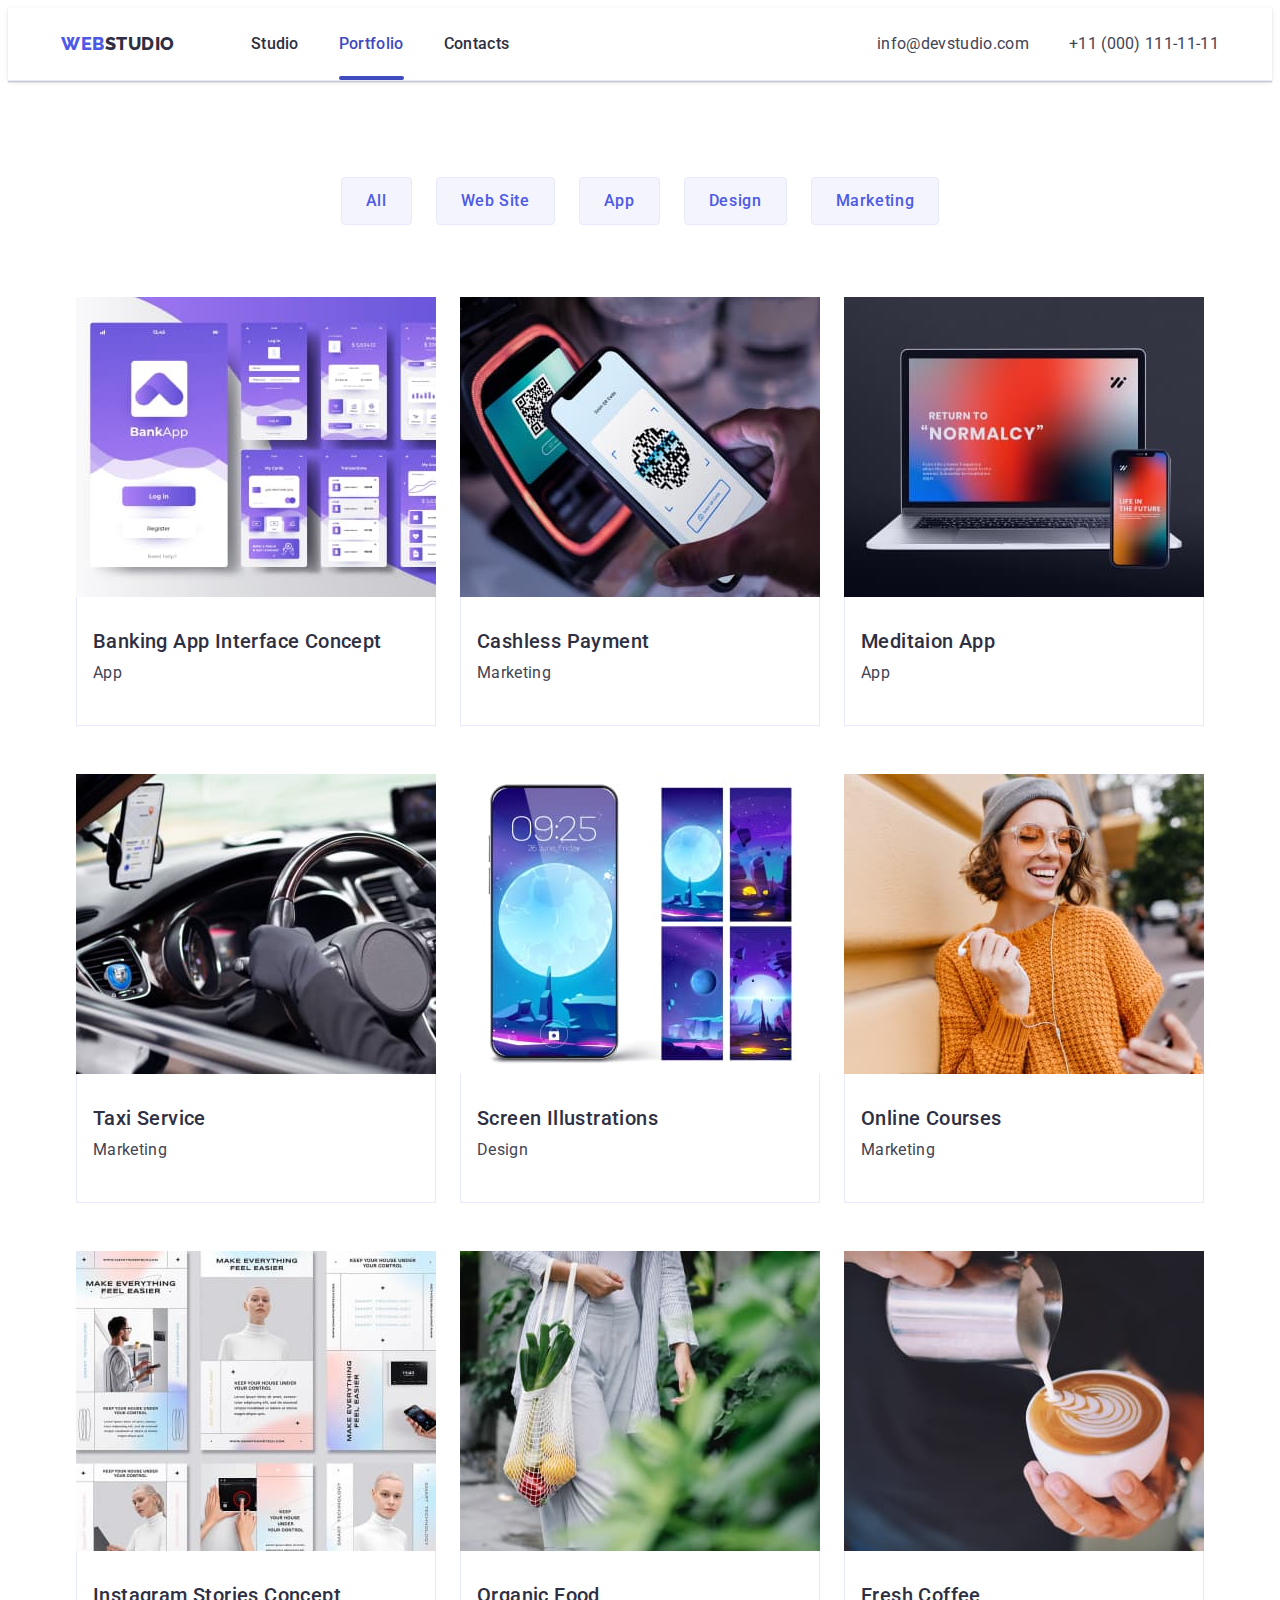
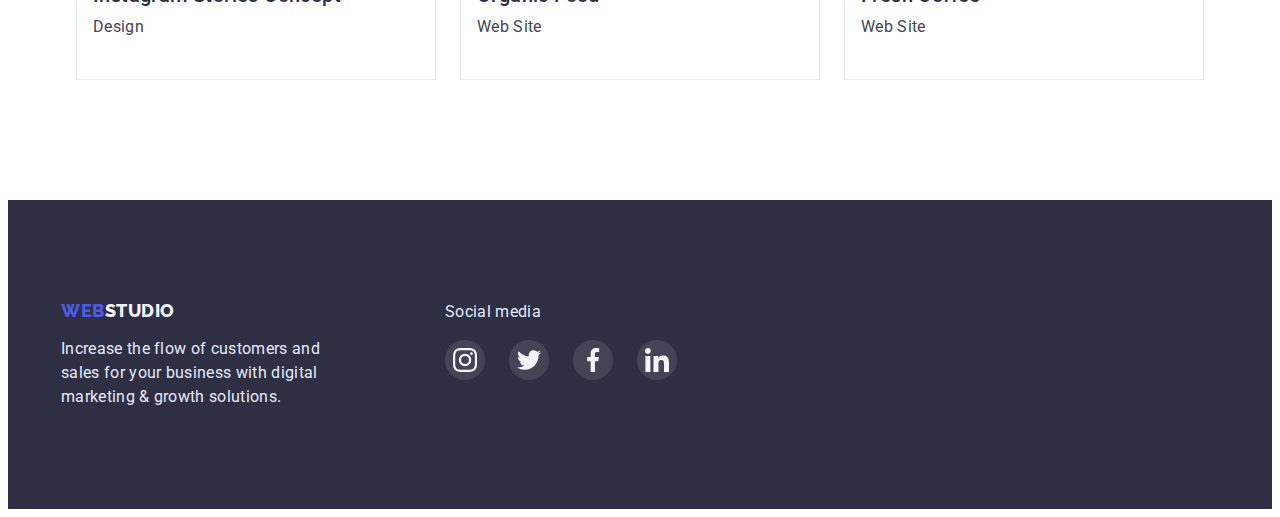
==== portfolio.html @ cbc93fad "Initial commit" ====
<!DOCTYPE html>
<html lang="en">
  <head>
    <meta charset="UTF-8" />
    <meta http-equiv="X-UA-Compatible" content="IE=edge" />
    <meta name="viewport" content="width=device-width, initial-scale=1.0" />
    <title>Portfolio</title>
    <link rel="preconnect" href="https://fonts.googleapis.com" />
    <link rel="preconnect" href="https://fonts.gstatic.com" crossorigin />
    <link
      href="https://fonts.googleapis.com/css2?family=Raleway:wght@800&family=Roboto:wght@400;500;700;900&display=swap"
      rel="stylesheet"
    />
    <link
      rel="stylesheet"
      href="https://cdnjs.cloudflare.com/ajax/libs/modern-normalize/1.1.0/modern-normalize.min.css"
      integrity="sha512-wpPYUAdjBVSE4KJnH1VR1HeZfpl1ub8YT/NKx4PuQ5NmX2tKuGu6U/JRp5y+Y8XG2tV+wKQpNHVUX03MfMFn9Q=="
      crossorigin="anonymous"
      referrerpolicy="no-referrer"
    />
    <link rel="stylesheet" href="./css/styles.css" />
  </head>
  <body>
    <!--HEADER-->
    <header class="page-header">
      <div class="container header-container">
        <nav class="page-nav">
          <a class="logo logo-header" href="./index.html"
            >Web<span class="studio-header">Studio</span></a
          >
          <ul class="list flex-list">
            <li class="menu-item">
              <a class="menu-link link" href="./index.html">Studio</a>
            </li>
            <li class="menu-item">
              <a class="menu-link link nav-line" href="./portfolio.html"
                >Portfolio</a
              >
            </li>
            <li class="menu-item">
              <a class="menu-link link" href="">Contacts</a>
            </li>
          </ul>
        </nav>
        <address class="address">
          <ul class="list flex-list">
            <li class="address-list">
              <a class="mail link" href="mailto:info@devstudio.com"
                >info@devstudio.com</a
              >
            </li>
            <li class="address-list">
              <a class="phone-number link" href="tel:+110001111111"
                >+11 (000) 111-11-11</a
              >
            </li>
          </ul>
        </address>
      </div>
    </header>
    <!--/HEADER-->
    <!--MAIN-->
    <!--BUTTONS-->
    <main>
      <section class="portfolio-section">
        <div class="container">
          <h1 hidden>Our products</h1>
          <ul class="list flex-list buttons-container">
            <li class="list-button">
              <button class="btn-filter" type="button">All</button>
            </li>
            <li class="list-button">
              <button class="btn-filter" type="button">Web Site</button>
            </li>
            <li class="list-button">
              <button class="btn-filter" type="button">App</button>
            </li>
            <li class="list-button">
              <button class="btn-filter" type="button">Design</button>
            </li>
            <li class="list-button">
              <button class="btn-filter" type="button">Marketing</button>
            </li>
          </ul>
          <!--CARDS-->
          <ul class="list flex-list filter">
            <li class="card-list">
              <a class="card-shadow application-frame-card" href="">
                <div class="application-frame">
                  <img
                    src="./images/portfolio/img1.jpg"
                    alt="banking application"
                    width="360"
                    height="300"
                  />
                  <p class="application">
                    14 Stylish and User-Friendly App Design Concepts · Task
                    Manager App · Calorie Tracker App · Exotic Fruit Ecommerce
                    App · Cloud Storage App
                  </p>
                </div>
                <div class="card-frame">
                  <h2 class="third-title">Banking App Interface Concept</h2>
                  <p class="section-description">App</p>
                </div>
              </a>
            </li>
            <li class="card-list">
              <a class="card-shadow application-frame-card" href="">
                <div class="application-frame">
                  <img
                    src="./images/portfolio/img2.jpg"
                    alt="scan QR-code"
                    width="360"
                    height="300"
                  />
                  <p class="application">
                    14 Stylish and User-Friendly App Design Concepts · Task
                    Manager App · Calorie Tracker App · Exotic Fruit Ecommerce
                    App · Cloud Storage App
                  </p>
                </div>
                <div class="card-frame">
                  <h2 class="third-title">Cashless Payment</h2>
                  <p class="section-description">Marketing</p>
                </div>
              </a>
            </li>
            <li class="card-list">
              <a class="card-shadow application-frame-card" href="">
                <div class="application-frame">
                  <img
                    src="./images/portfolio/img3.jpg"
                    alt="picture on laptop"
                    width="360"
                    height="300"
                  />
                  <p class="application">
                    14 Stylish and User-Friendly App Design Concepts · Task
                    Manager App · Calorie Tracker App · Exotic Fruit Ecommerce
                    App · Cloud Storage App
                  </p>
                </div>
                <div class="card-frame">
                  <h2 class="third-title">Meditaion App</h2>
                  <p class="section-description">App</p>
                </div>
              </a>
            </li>
            <li class="card-list">
              <a class="card-shadow application-frame-card" href="">
                <div class="application-frame">
                  <img
                    src="./images/portfolio/img4.jpg"
                    alt="driving"
                    width="360"
                    height="300"
                  />
                  <p class="application">
                    14 Stylish and User-Friendly App Design Concepts · Task
                    Manager App · Calorie Tracker App · Exotic Fruit Ecommerce
                    App · Cloud Storage App
                  </p>
                </div>
                <div class="card-frame">
                  <h2 class="third-title">Taxi Service</h2>
                  <p class="section-description">Marketing</p>
                </div>
              </a>
            </li>
            <li class="card-list">
              <a class="card-shadow application-frame-card" href="">
                <div class="application-frame">
                  <img
                    src="./images/portfolio/img5.jpg"
                    alt="theme on phone"
                    width="360"
                    height="300"
                  />
                  <p class="application">
                    14 Stylish and User-Friendly App Design Concepts · Task
                    Manager App · Calorie Tracker App · Exotic Fruit Ecommerce
                    App · Cloud Storage App
                  </p>
                </div>
                <div class="card-frame">
                  <h2 class="third-title">Screen Illustrations</h2>
                  <p class="section-description">Design</p>
                </div>
              </a>
            </li>
            <li class="card-list">
              <a class="card-shadow application-frame-card" href="">
                <div class="application-frame">
                  <img
                    src="./images/portfolio/img6.jpg"
                    alt="girl laughing"
                    width="360"
                    height="300"
                  />
                  <p class="application">
                    14 Stylish and User-Friendly App Design Concepts · Task
                    Manager App · Calorie Tracker App · Exotic Fruit Ecommerce
                    App · Cloud Storage App
                  </p>
                </div>
                <div class="card-frame">
                  <h2 class="third-title">Online Courses</h2>
                  <p class="section-description">Marketing</p>
                </div>
              </a>
            </li>
            <li class="card-list">
              <a class="card-shadow application-frame-card" href="">
                <div class="application-frame">
                  <img
                    src="./images/portfolio/img7.jpg"
                    alt="market of things"
                    width="360"
                    height="300"
                  />
                  <p class="application">
                    14 Stylish and User-Friendly App Design Concepts · Task
                    Manager App · Calorie Tracker App · Exotic Fruit Ecommerce
                    App · Cloud Storage App
                  </p>
                </div>
                <div class="card-frame">
                  <h2 class="third-title">Instagram Stories Concept</h2>
                  <p class="section-description">Design</p>
                </div>
              </a>
            </li>
            <li class="card-list">
              <a class="card-shadow application-frame-card" href="">
                <div class="application-frame">
                  <img
                    src="./images/portfolio/img8.jpg"
                    alt="plant bag"
                    width="360"
                    height="300"
                  />
                  <p class="application">
                    14 Stylish and User-Friendly App Design Concepts · Task
                    Manager App · Calorie Tracker App · Exotic Fruit Ecommerce
                    App · Cloud Storage App
                  </p>
                </div>
                <div class="card-frame">
                  <h2 class="third-title">Organic Food</h2>
                  <p class="section-description">Web Site</p>
                </div>
              </a>
            </li>
            <li class="card-list">
              <a class="card-shadow application-frame-card" href="">
                <div class="application-frame">
                  <img
                    src="./images/portfolio/img9.jpg"
                    alt="coffee with milk"
                    width="360"
                    height="300"
                  />
                  <p class="application">
                    14 Stylish and User-Friendly App Design Concepts · Task
                    Manager App · Calorie Tracker App · Exotic Fruit Ecommerce
                    App · Cloud Storage App
                  </p>
                </div>
                <div class="card-frame">
                  <h2 class="third-title">Fresh Coffee</h2>
                  <p class="section-description">Web Site</p>
                </div>
              </a>
            </li>
          </ul>
        </div>
      </section>
    </main>
    <!--FOOTER-->
    <footer class="footer">
      <div class="container footer-social-container">
        <div class="footer-container">
          <a class="logo logo-footer" href="./index.html"
            >Web<span class="studio-footer">Studio</span></a
          >
          <p class="section-description-footer">
            Increase the flow of customers and sales for your business with
            digital marketing & growth solutions.
          </p>
        </div>
        <div class="footer-social-container-second">
          <p class="footer-social-text">Social media</p>
          <ul class="footer-social-list list">
            <li class="footer-social-list-item">
              <a class="footer-social-list-link" href="">
                <svg class="footer-social-list-icon" width="24" height="24">
                  <use href="./images/icons.svg#icon-instagram"></use>
                </svg>
              </a>
            </li>
            <li class="footer-social-list-item">
              <a class="footer-social-list-link" href="">
                <svg class="footer-social-list-icon" width="24" height="24">
                  <use href="./images/icons.svg#icon-twitter"></use>
                </svg>
              </a>
            </li>
            <li class="footer-social-list-item">
              <a class="footer-social-list-link" href="">
                <svg class="footer-social-list-icon" width="24" height="24">
                  <use href="./images/icons.svg#icon-facebook"></use>
                </svg>
              </a>
            </li>
            <li class="footer-social-list-item">
              <a class="footer-social-list-link" href="">
                <svg class="footer-social-list-icon" width="24" height="24">
                  <use href="./images/icons.svg#icon-linkedin"></use>
                </svg>
              </a>
            </li>
          </ul>
        </div>
      </div>
    </footer>
  </body>
</html>
---- css/styles.css ----
:root {
  --primary-font: 'Roboto', sans-serif;
  --secondary-font: 'Raleway', sans-serif;
  --primary-text-color: #2e2f42;
  --secondary-text-color: #434455;
  --transition-propertys: 250ms cubic-bezier(0.4, 0, 0.2, 1);
}
h1,
h2,
h3,
p {
  margin: 0;
}
ul {
  margin: 0;
  padding-left: 0;
}
img {
  display: block;
}
button {
  cursor: pointer;
}
.list {
  list-style: none;
}
.link {
  text-decoration: none;
}
.logo {
  text-decoration: none;
}
body {
  font-family: var(--primary-font);
  color: var(--primary-text-color);
  background-color: #ffffff;
}

/*============COMPONENTS============*/
.container {
  width: 1158px;
  margin-left: auto;
  margin-right: auto;
  padding-left: 15px;
  padding-right: 15px;
}
.modal-btn {
  font-family: inherit;
  font-weight: 500;
  font-size: 16px;
  line-height: 1.5;
  letter-spacing: 0.04em;
  align-items: center;
  display: flex;

  color: #ffffff;
  background-color: #4d5ae5;
  box-shadow: 0px 4px 4px rgba(0, 0, 0, 0.15);
  border-radius: 4px;
  padding-top: 16px;
  padding-bottom: 16px;
  padding-left: 32px;
  padding-right: 32px;
  border: none;
  margin-left: auto;
  margin-right: auto;
  transition: background-color var(--transition-propertys);
}
.modal-btn:hover,
.modal-btn:focus {
  color: #ffffff;
  background-color: #404bbf;
}
.second-flex-list {
  display: flex;
  align-items: center;
}
.section-description {
  font-size: 16px;
  line-height: 1.5;
  letter-spacing: 0.02em;
  color: var(--secondary-text-color);
  margin-left: auto;
  margin-right: auto;
  margin-bottom: 8px;
}
.title-two {
  font-size: 36px;
  line-height: 1.11;
  text-align: center;
  letter-spacing: 0.02em;
  text-transform: capitalize;
  margin-bottom: 72px;
  color: var(--primary-text-color);
}
.third-title {
  font-weight: 500;
  font-size: 20px;
  line-height: 1.2;
  letter-spacing: 0.02em;
  margin-bottom: 8px;
  color: var(--primary-text-color);

  margin-left: auto;
  margin-right: auto;
}
.btn-filter {
  font-family: inherit;
  font-weight: 500;
  font-size: 16px;
  line-height: 1.5;
  display: flex;
  align-items: center;
  text-align: center;
  letter-spacing: 0.04em;

  color: #4d5ae5;
  background-color: #f4f4fd;
}
.btn-filter:hover,
.btn-filter:focus {
  color: #d9d9d9;
  background-color: #404bbf;
}
.our-team {
  background-color: #f4f4fd;
  padding-top: 120px;
  padding-bottom: 110px;
}
.list-item-our-team {
  background-color: #ffffff;
  width: 264px;
  box-shadow: 0px 1px 6px rgba(46, 47, 66, 0.08),
    0px 1px 1px rgba(46, 47, 66, 0.16), 0px 2px 1px rgba(46, 47, 66, 0.08);
  border-radius: 0px 0px 4px 4px;
}
.list-item-our-team:not(:last-child) {
  margin-right: 24px;
}
.flex-list {
  display: flex;
  align-items: center;
}
/*============/COMPONENTS============*/
/*============HEADER============*/
.page-nav {
  display: flex;
  align-items: center;
}
.page-header {
  background-color: #fff;
  border-bottom: 1px solid #e7e9fc;
  box-shadow: 0px 2px 1px rgba(46, 47, 66, 0.08),
    0px 1px 1px rgba(46, 47, 66, 0.16), 0px 1px 6px rgba(46, 47, 66, 0.08);
}
.header-container {
  display: flex;
  align-items: center;
}
.logo-header {
  font-family: var(--secondary-font);
  font-weight: 800;
  font-size: 18px;
  line-height: 1.33;
  display: flex;
  align-items: center;
  letter-spacing: 0.03em;
  text-transform: uppercase;
  margin-right: 76px;
  color: #4d5ae5;
}
.studio-header {
  font-family: var(--secondary-font);
  font-weight: 800;
  font-size: 18px;
  line-height: 1.33;
  display: flex;
  align-items: center;
  letter-spacing: 0.03em;
  text-transform: uppercase;

  color: var(--primary-text-color);
}
.menu-link {
  font-weight: 500;
  font-size: 16px;
  line-height: 1.5;
  letter-spacing: 0.02em;

  color: var(--primary-text-color);
  transition: color var(--transition-propertys);
}
.menu-link:hover,
.menu-link:focus {
  color: #404bbf;
}
.phone-number {
  font-size: 16px;
  line-height: 1.5;
  letter-spacing: 0.02em;
  color: var(--secondary-text-color);
  transition: var(--transition-propertys);
}
.address {
  font-style: normal;
  margin-left: auto;
}

.phone-number:hover,
.phone-number:focus {
  color: #404bbf;
}
.mail {
  font-size: 16px;
  line-height: 1.5;
  letter-spacing: 0.02em;
  color: var(--secondary-text-color);
  transition: var(--transition-propertys);
}

.mail:hover,
.mail:focus {
  color: #404bbf;
}

.address-list:not(:last-child) {
  margin-right: 40px;
}
.menu-item:not(:last-child) {
  margin-right: 40px;
}
/*============/HEADER============*/
/*============/HERO============*/
.hero {
  padding-top: 188px;
  padding-bottom: 188px;
  max-width: 1440px;
  margin: 0 auto;
  background-color: #2e2f42;
  background-image: linear-gradient(
      rgba(46, 47, 66, 0.7),
      rgba(46, 47, 66, 0.7)
    ),
    url('../images/index/hero/bg.jpg');
  background-size: cover;
  background-repeat: no-repeat;
}
.hero-title {
  font-weight: 700;
  font-size: 56px;
  line-height: 1.07;
  text-align: center;
  letter-spacing: 0.02em;
  margin-left: auto;
  margin-right: auto;
  width: 496px;
  margin-bottom: 48px;

  color: #ffffff;
}

.social-list {
  display: flex;
  justify-content: center;
  gap: 24px;
}
.social-list-link {
  display: flex;
  justify-content: center;
  align-items: center;
  width: 40px;
  height: 40px;
  border-radius: 50%;
  background-color: #4d5ae5;
  transition: var(--transition-propertys);
}
.social-list-link:hover,
.social-list-link:focus {
  background-color: #404bbf;
}

.our-values {
  padding-top: 120px;
  padding-bottom: 120px;
}
.section-list:not(:last-child) {
  margin-right: 24px;
}
.section-list {
  width: 264px;
}
.what-are-we-doing {
  padding-bottom: 120px;
}
.works-list {
  width: 360px;
}
.works-list:not(:last-child) {
  margin-right: 24px;
}
.team-card-container {
  padding-top: 32px;
  padding-bottom: 32px;
  padding-left: 16px;
  padding-right: 16px;
}
.second-list-item {
  width: 264px;
  height: 112px;
  background-color: #f4f4fd;
  border-radius: 4px;
  display: flex;
  justify-content: center;
  align-items: center;
  margin-bottom: 8px;
}
/*============/HERO============*/
/*============CUSTOMERS============*/
.customers {
  padding-top: 120px;
  padding-bottom: 120px;
}
.customers-list {
  display: flex;
  justify-content: center;
  gap: 24px;
}
.customers-list-item {
  width: calc((100% - 24px) / 6);
  height: 88px;
}
.customers-list-link {
  display: flex;
  justify-content: center;
  align-items: center;
  width: 100%;
  height: 100%;
  background: #ffffff;
  border: 1px solid #8e8f99;
  fill: currentColor;
  color: #8e8f99;
  border-radius: 4px;
  transition: var(--transition-propertys);
}
.customers-list-link:hover,
.customers-list-link:focus {
  border: 1px solid #404bbf;
  fill: #404bbf;
}

/*============/CUSTOMERS============*/
/*============FOOTER============*/
.footer {
  background: #2e2f42;
  padding-top: 100px;
  padding-bottom: 100px;
}
.logo-footer {
  font-family: var(--secondary-font);
  font-weight: 800;
  font-size: 18px;
  line-height: 1.17;
  display: flex;
  align-items: center;
  letter-spacing: 0.03em;
  text-transform: uppercase;

  color: #4d5ae5;
}
.studio-footer {
  font-family: var(--secondary-font);
  font-weight: 800;
  font-size: 18px;
  line-height: 1.17;
  align-items: center;
  letter-spacing: 0.03em;
  text-transform: uppercase;
  color: #f4f4fd;
}

.section-description-footer {
  font-size: 16px;
  line-height: 1.5;
  letter-spacing: 0.02em;
  width: 264px;
  margin-top: 16px;
  color: #e7e9fc;
}
.footer-container {
  width: 264px;
}
.footer-social-container {
  display: flex;
}
.footer-social-container-second {
  margin-left: 120px;
}
.footer-social-text {
  line-height: 1.5;
  letter-spacing: 0.02em;
  color: #e7e9fc;
  font-weight: normal;
}
.footer-social-list {
  display: flex;
  justify-content: center;
  gap: 24px;
  margin-top: 16px;
}
.footer-social-list-link {
  display: flex;
  box-sizing: border-box;
  justify-content: center;
  align-items: center;
  width: 40px;
  height: 40px;
  border-radius: 50%;
  background: rgba(255, 255, 255, 0.1);
  transition: var(--transition-propertys);
}
.footer-social-list-link:hover,
.footer-social-list-link:focus {
  background-color: #31d0aa;
}
.footer-social-list-icon {
  fill: #f4f4fd;
}
/*============/FOOTER============*/
/*============PORTFOLIO===========*/
.portfolio-section {
  padding-top: 96px;
  padding-bottom: 120px;
}
.btn-filter {
  display: flex;
  font-family: inherit;
  font-weight: 500;
  font-size: 16px;
  padding: 12px 24px;
  height: 48px;
  border: 1px solid #e7e9fc;
  border-radius: 4px;
  line-height: 1.5;
  text-align: center;
  letter-spacing: 0.04em;
  color: #4d5ae5;
  background-color: #f4f4fd;
  transition: color var(--transition-propertys),
    background-color var(--transition-propertys),
    box-shadow var(--transition-propertys),
    border-color var(--transition-propertys);
}
.btn-filter:hover,
.btn-filter:focus {
  color: #ffffff;
  background: #404bbf;
  box-shadow: 0px 3px 1px rgba(0, 0, 0, 0.1), 0px 2px 1px rgba(0, 0, 0, 0.08),
    0px 2px 2px rgba(0, 0, 0, 0.12);
  border-color: transparent;
}
.filter {
  display: flex;
  flex-wrap: wrap;
  justify-content: center;
  gap: 48px 24px;
}
.list-button:not(:last-child) {
  margin-right: 24px;
}
.card-list {
  width: 360px;
}
.card-frame {
  border: 1px solid #e7e9fc;
  border-top: none;
  padding: 32px 16px;
}
.card-shadow {
  display: block;
  cursor: pointer;
  text-decoration: none;
  position: relative;
  transition: var(--transition-propertys);
}
.card-shadow:hover,
.card-shadow:focus {
  box-shadow: 0px 1px 6px rgba(46, 47, 66, 0.08),
    0px 1px 1px rgba(46, 47, 66, 0.16), 0px 2px 1px rgba(46, 47, 66, 0.08);
}
.text-center {
  text-align: center;
}
.buttons-container {
  justify-content: center;
  margin-bottom: 72px;
}
/*============/PORTFOLIO===========*/

.menu-link.nav-line {
  color: #404bbf;
}

.menu-link.nav-line::after {
  box-sizing: inherit;
  position: absolute;
  content: '';
  display: block;
  width: 100%;
  height: 4px;
  margin: 0 auto;
  left: 0;
  bottom: 0;
  background-color: #404bbf;
  border-radius: 2px;
}
.menu-item {
  position: relative;
  display: block;
  padding-top: 24px;
  padding-bottom: 24px;
}
/*============MODAL-BEKDROP===========*/
.bekdrop {
  position: fixed;
  top: 0;
  left: 0;
  width: 100%;
  height: 100%;
  background-color: rgba(46, 47, 66, 0.4);
  z-index: 10;
  transition: opacity var(--transition-propertys),
    visibility var(--transition-propertys);
}

.bekdrop.is-hidden {
  opacity: 0;
  visibility: hidden;
  pointer-events: none;
}

.modal {
  position: absolute;
  top: 50%;
  left: 50%;
  transform: translate(-50%, -50%);
  width: 408px;
  min-height: 576px;
  background: #fcfcfc;
  box-shadow: 0px 1px 1px rgba(0, 0, 0, 0.14), 0px 1px 3px rgba(0, 0, 0, 0.12),
    0px 2px 1px rgba(0, 0, 0, 0.2);
  border-radius: 4px;
}

.modal-close-btn {
  position: absolute;
  top: 24px;
  right: 24px;
  display: flex;
  justify-content: center;
  align-items: center;
  width: 24px;
  height: 24px;
  border-radius: 50%;
  background: #e7e9fc;
  border: 1px solid rgba(0, 0, 0, 0.1);
  padding: 0;
  transition: var(--transition-propertys);
}
.modal-close-btn:hover,
.modal-close-btn:focus {
  background-color: #404bbf;
}

.modal-close-btn:hover .close-icon-btn,
.modal-close-btn:focus .close-icon-btn {
  fill: #f4f4fd;
}
/*============/MODAL-BEKDROP===========*/
/*============CARDS===========*/
.application-frame {
  display: block;
  position: relative;
  overflow: hidden;
}
.application {
  padding-top: 40px;
  padding-bottom: 40px;
  padding-left: 32px;
  padding-right: 32px;
  line-height: 1.5;
  color: #f4f4fd;
  font-size: 16px;
  letter-spacing: 0.02em;
  position: absolute;

  left: 0px;
  top: 0px;
  background-color: #4d5ae5;
  width: 100%;
  height: 100%;
  overflow: auto;
  transform: translate(0, 100%);
  transition: transform var(--transition-propertys);
}
.application-frame-card:hover .application,
.application-frame-card:focus .application {
  transform: translate(0, 0);
}
/*============/CARDS===========*/
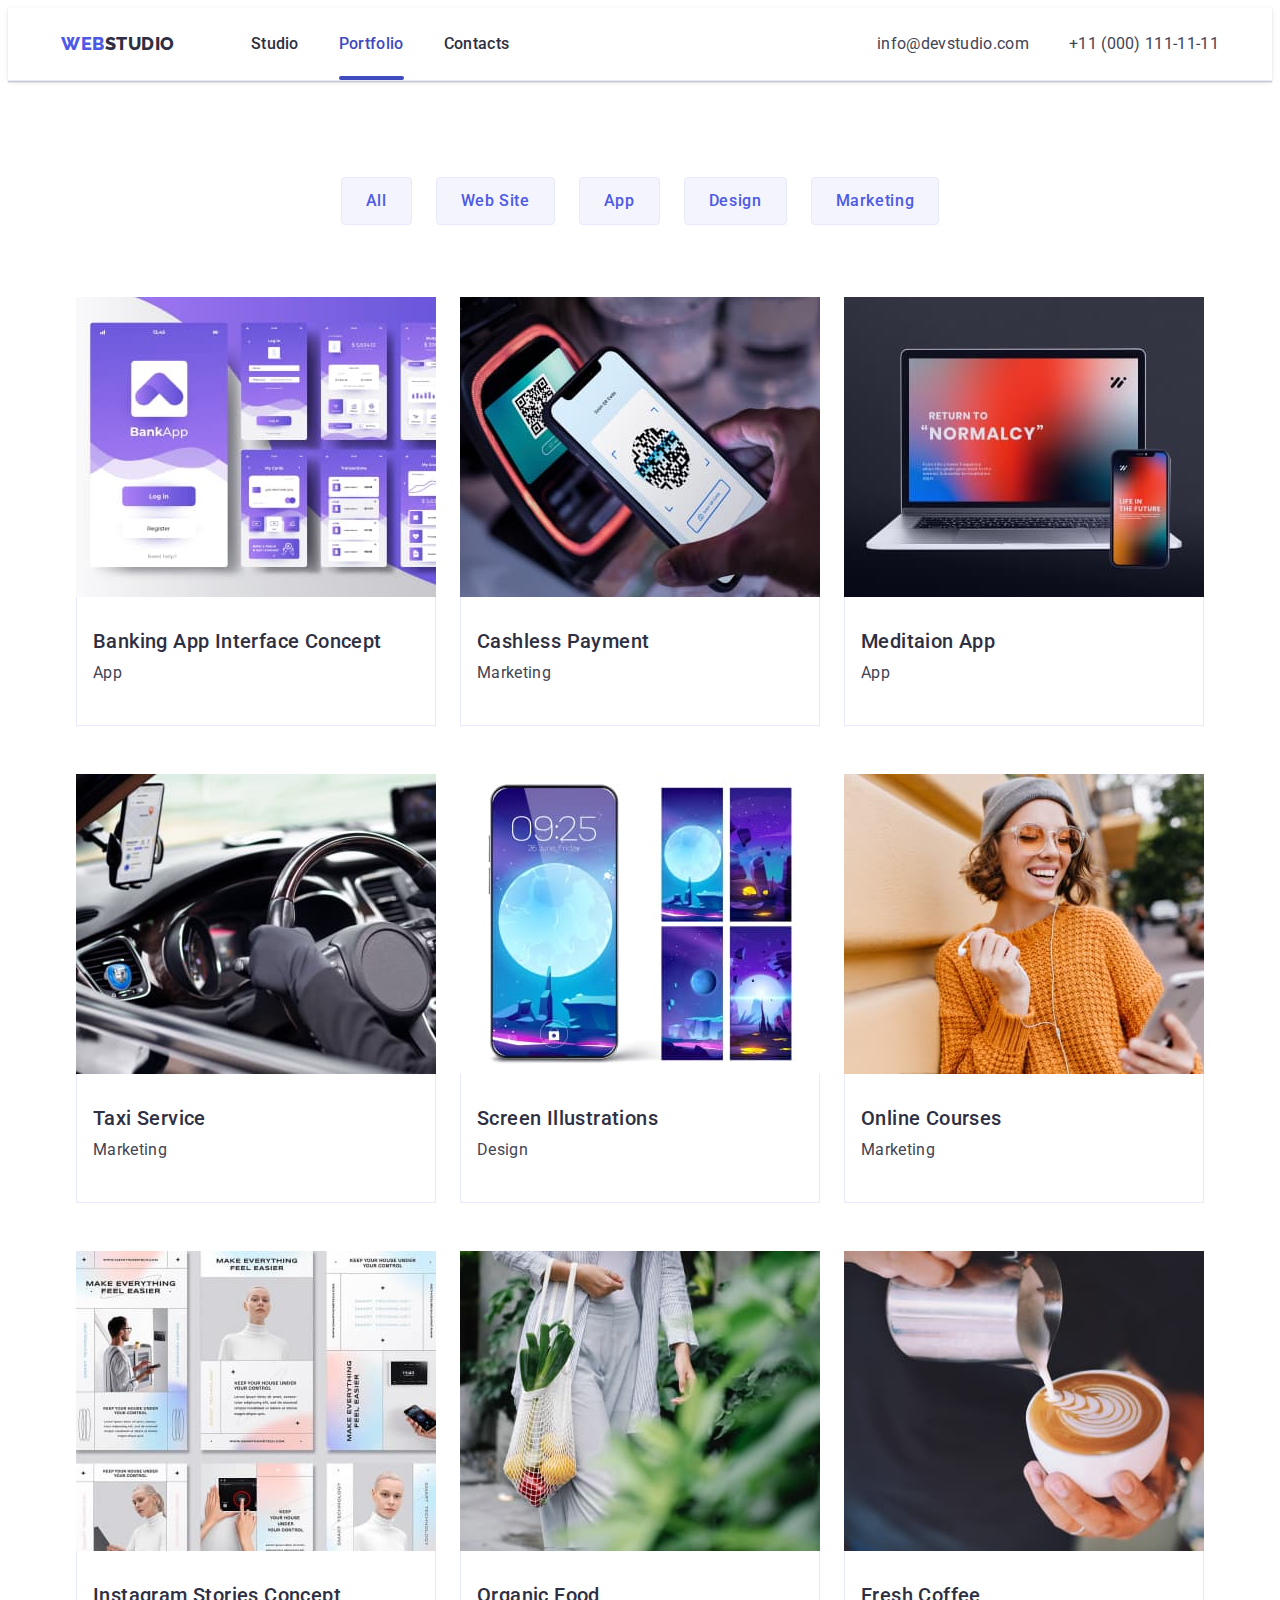
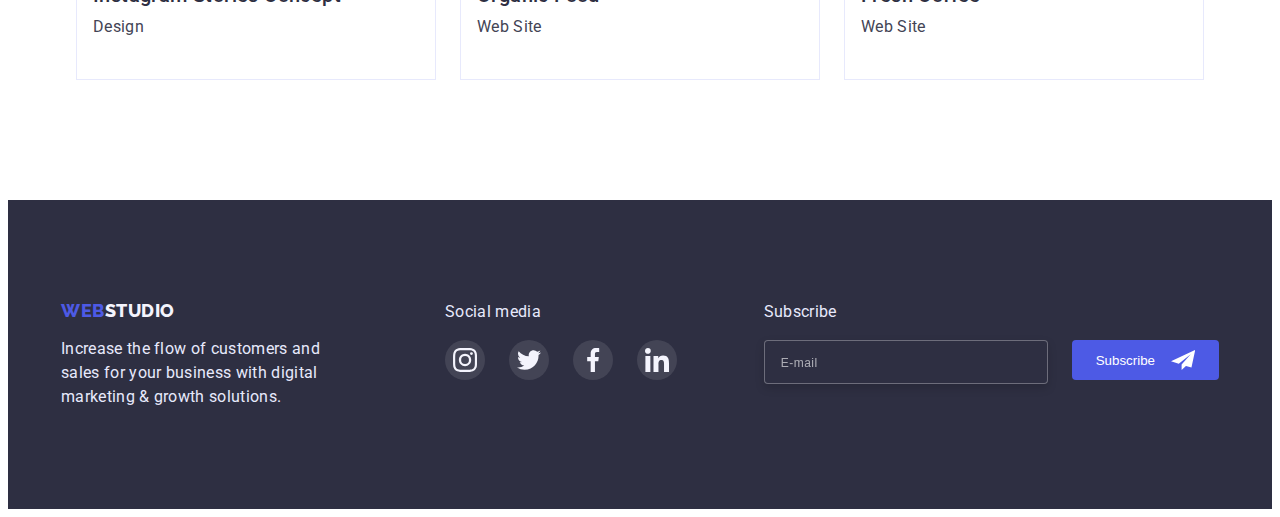
==== commit 38d78bcd: "update" ====
--- a/portfolio.html
+++ b/portfolio.html
@@ -322,6 +322,25 @@
             </li>
           </ul>
         </div>
+        <form class="footer-form">
+          <p class="footer-social-text">Subscribe</p>
+          <div class="footer-form-frame">
+            <label class="footer-label">
+              <input
+                type="email"
+                class="footer-input"
+                name="user-email"
+                placeholder="E-mail"
+              />
+            </label>
+            <button type="submit" class="footer-submit-btn">
+              Subscribe
+              <svg class="footer-input-icon" width="24" height="24">
+                <use href="./images/icons.svg#icon-icon-send"></use>
+              </svg>
+            </button>
+          </div>
+        </form>
       </div>
     </footer>
   </body>
--- a/css/styles.css
+++ b/css/styles.css
@@ -64,7 +64,10 @@
   border: none;
   margin-left: auto;
   margin-right: auto;
-  transition: background-color var(--transition-propertys);
+  transition: background-color var(--transition-propertys),
+    box-shadow var(--transition-propertys),
+    border-radius var(--transition-propertys),
+    box-shadow var(--transition-propertys);
 }
 .modal-btn:hover,
 .modal-btn:focus {
@@ -272,7 +275,7 @@
   height: 40px;
   border-radius: 50%;
   background-color: #4d5ae5;
-  transition: var(--transition-propertys);
+  transition: backgroud-color var(--transition-propertys);
 }
 .social-list-link:hover,
 .social-list-link:focus {
@@ -340,7 +343,8 @@
   fill: currentColor;
   color: #8e8f99;
   border-radius: 4px;
-  transition: var(--transition-propertys);
+  transition: border var(--transition-propertys),
+    fill var(--transition-propertys);
 }
 .customers-list-link:hover,
 .customers-list-link:focus {
@@ -400,6 +404,7 @@
   letter-spacing: 0.02em;
   color: #e7e9fc;
   font-weight: normal;
+  margin-bottom: 16px;
 }
 .footer-social-list {
   display: flex;
@@ -416,7 +421,7 @@
   height: 40px;
   border-radius: 50%;
   background: rgba(255, 255, 255, 0.1);
-  transition: var(--transition-propertys);
+  transition: backgroud-color var(--transition-propertys);
 }
 .footer-social-list-link:hover,
 .footer-social-list-link:focus {
@@ -480,7 +485,7 @@
   cursor: pointer;
   text-decoration: none;
   position: relative;
-  transition: var(--transition-propertys);
+  transition: box-shadow var(--transition-propertys);
 }
 .card-shadow:hover,
 .card-shadow:focus {
@@ -543,6 +548,10 @@
   top: 50%;
   left: 50%;
   transform: translate(-50%, -50%);
+  padding-top: 72px;
+  padding-left: 24px;
+  padding-right: 24px;
+  padding-bottom: 24px;
   width: 408px;
   min-height: 576px;
   background: #fcfcfc;
@@ -564,13 +573,15 @@
   background: #e7e9fc;
   border: 1px solid rgba(0, 0, 0, 0.1);
   padding: 0;
-  transition: var(--transition-propertys);
+  transition: background-color var(--transition-propertys);
 }
 .modal-close-btn:hover,
 .modal-close-btn:focus {
   background-color: #404bbf;
 }
-
+.close-icon-btn {
+  transition: fill var(--transition-propertys);
+}
 .modal-close-btn:hover .close-icon-btn,
 .modal-close-btn:focus .close-icon-btn {
   fill: #f4f4fd;
@@ -607,3 +618,195 @@
   transform: translate(0, 0);
 }
 /*============/CARDS===========*/
+/*==============MODALFORM================*/
+.modal-form {
+  display: flex;
+  flex-direction: column;
+}
+.modal-form-input {
+  width: 100%;
+  height: 40px;
+  border: 1px solid rgba(46, 47, 66, 0.4);
+  border-radius: 4px;
+  padding-left: 42px;
+  transition: border-color var(--transition-propertys);
+}
+.modal-form-input:focus {
+  border-color: #4d5ae5;
+  border-radius: 4px;
+  outline: none;
+}
+.modal-form-input-desc {
+  font-size: 12px;
+  line-height: 1.17;
+  letter-spacing: 0.01em;
+  color: #8e8f99;
+  margin-bottom: 4px;
+  display: block;
+}
+.modal-form-text {
+  margin: 0 auto;
+  font-weight: 500;
+  font-size: 16px;
+  line-height: 1.5;
+  text-align: center;
+  letter-spacing: 0.02em;
+  color: #2e2f42;
+  margin-bottom: 16px;
+}
+.modal-form-fild {
+  margin-bottom: 8px;
+}
+.modal-form-comment {
+  display: block;
+  font-size: 12px;
+  line-height: 1.2;
+  letter-spacing: 0.04em;
+}
+
+.modal-form-input-icon {
+  display: block;
+  position: absolute;
+  top: 50%;
+  left: 16px;
+  transform: translateY(-50%);
+  transition: fill var(--transition-propertys);
+}
+.modal-form-input:focus + .modal-form-input-icon {
+  fill: #4d5ae5;
+}
+.modal-form-comment {
+  resize: none;
+  width: 100%;
+  height: 120px;
+  padding-top: 8px;
+  padding-left: 16px;
+  transition: border-color var(--transition-propertys);
+  border-radius: 4px;
+}
+.input-icon-frame {
+  position: relative;
+}
+.modal-form-comment:focus {
+  border-color: #4d5ae5;
+  outline: none;
+}
+.modal-form-comment::placeholder {
+  font-weight: 400;
+  font-size: 12px;
+  line-height: 1.7;
+  letter-spacing: 0.04em;
+  color: rgba(46, 47, 66, 0.4);
+}
+.modal-form-check-desc::before {
+  content: '';
+  display: block;
+  width: 16px;
+  height: 16px;
+  border: 1px solid #2e2f42;
+  border-radius: 2px;
+  cursor: pointer;
+  margin-right: 8px;
+}
+.modal-form-check:checked + .modal-form-check-desc::before {
+  background-image: url(../images/vector-5.svg);
+  background-color: #4d5ae5;
+  background-repeat: no-repeat;
+  background-size: auto;
+  background-position: center;
+}
+.visually-hidden {
+  position: absolute;
+  width: 1px;
+  height: 1px;
+  margin: -1px;
+  padding: 0;
+  overflow: hidden;
+  border: 0;
+  clip: rect(0 0 0 0);
+}
+.modal-form-check:focus + .modal-form-check-desc::before {
+  border: 1px solid #404bbf;
+  border-radius: 2px;
+}
+.user-policy-text {
+  font-size: 12px;
+  line-height: 1.2;
+  letter-spacing: 0.04em;
+  color: #8e8f99;
+}
+.user-policy-link {
+  font-size: 12px;
+  line-height: 1.2;
+  letter-spacing: 0.04em;
+  text-decoration-line: underline;
+  color: #4d5ae5;
+}
+.modal-form-check-desc {
+  display: flex;
+  align-items: center;
+  margin-bottom: 24px;
+}
+.modal-form-submit {
+  align-self: center;
+  min-width: 169px;
+  padding: 16px 32px;
+  font-weight: 500;
+  font-size: 16px;
+  line-height: 1.5;
+  background: #4d5ae5;
+  box-shadow: 0px 4px 4px rgba(0, 0, 0, 0.15);
+  border-radius: 4px;
+  color: #ffffff;
+  border: none;
+  transition: background-color var(--transition-propertys);
+}
+.modal-form-submit:hover,
+.modal-form-submit:focus {
+  background-color: #404bbf;
+}
+/*==============/MODALFORM================*/
+/*==============FOOTERFORM=================*/
+.footer-form {
+  margin-left: auto;
+}
+.footer-input {
+  height: 40px;
+  width: 264px;
+  padding-left: 16px;
+  background: #2e2f42;
+  color: #ffffff;
+  border: 1px solid rgba(255, 255, 255, 0.3);
+  filter: drop-shadow(0px 4px 4px rgba(0, 0, 0, 0.15));
+  border-radius: 4px;
+}
+.footer-input::placeholder {
+  color: rgba(255, 255, 255, 0.6);
+  letter-spacing: 0.04em;
+  font-weight: 400;
+  font-size: 12px;
+  line-height: 2;
+}
+.footer-submit-btn {
+  height: 40px;
+  color: #ffffff;
+  background: #4d5ae5;
+  border-radius: 4px;
+  margin-left: 24px;
+  padding-right: 24px;
+  padding-left: 24px;
+  display: flex;
+  border: none;
+  align-items: center;
+  justify-content: center;
+}
+.footer-input-icon {
+  margin-left: 16px;
+}
+.footer-form-frame {
+  display: flex;
+}
+.modal-form-fild-comment {
+  margin-bottom: 16px;
+}
+/*==============/FOOTERFORM=================*/
